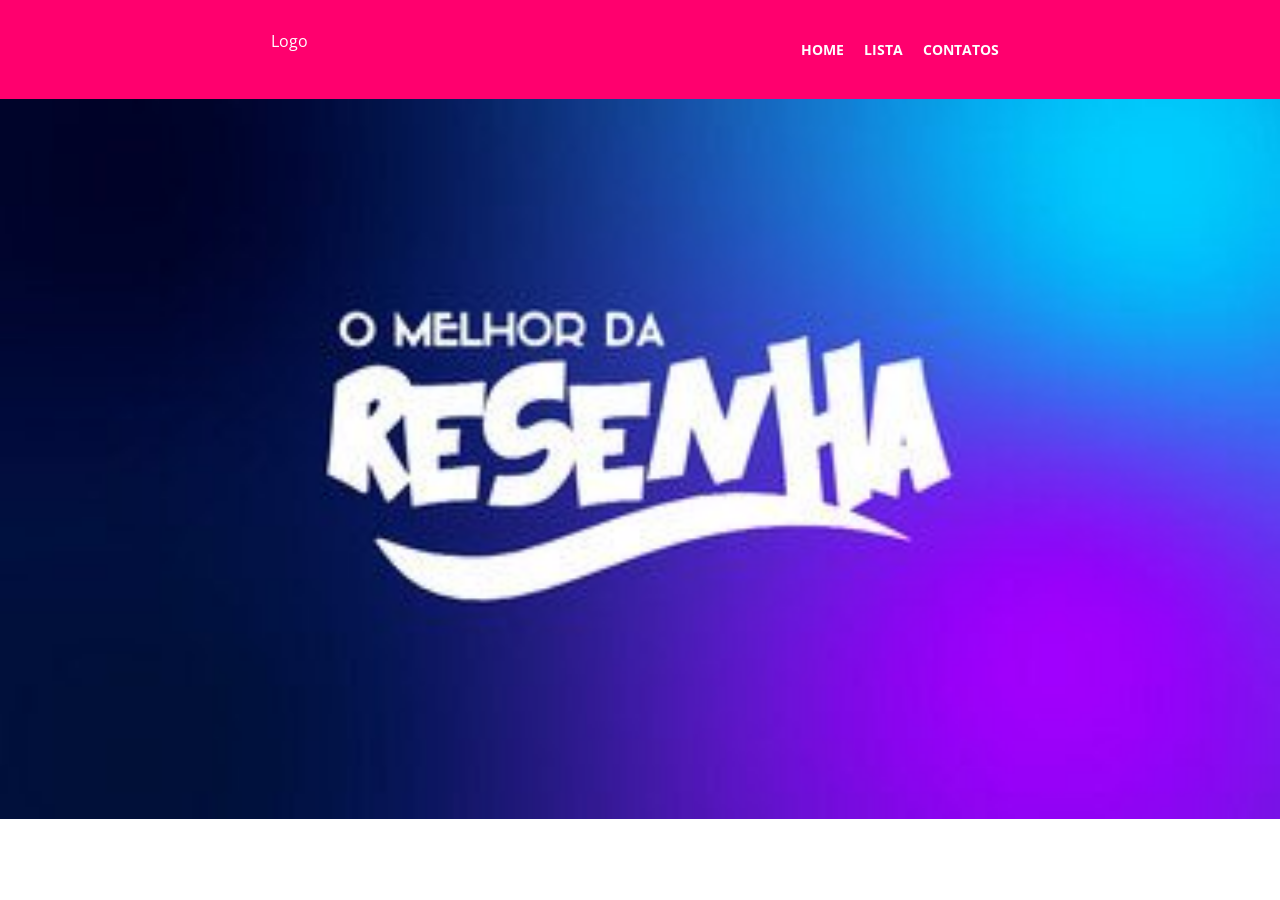
==== index.html @ 4fe8548e "Add files via upload" ====
<!DOCTYPE html>
<html lang="pt-br">
<head>
    <meta charset="UTF-8">
    <meta http-equiv="X-UA-Compatible" content="IE=edge">
    <meta name="viewport" content="width=device-width, initial-scale=1.0">
    <title>Resenha Blog</title>
    <link rel="stylesheet" href="style.css">
</head>
<body>
   <header>
       <div> 
           <p>Logo</p>
       </div>
       <div>
           <ul class="menu"> 
               <a  href="#"><li>Home</li></a>
               <a  href="#"><li>Lista</li></a>
               <a  href="#"><li>Contatos</li></a>
           </ul>

       </div>
   </header>  
   <main>
       <img class="img-capa" src="img/capa.jpg" alt="Capa blog da resenha">
   </main>
    <footer></footer>
    
</body>
</html>
---- style.css ----
@import url('https://fonts.googleapis.com/css2?family=Open+Sans:ital,wght@0,300..800;1,300..800&family=Oswald:wght@200..700&display=swap');

*{
    margin: 0;
    padding: 0;
}

:root{
    --branco: #ffffffff;
    --laranja-fogo: #fb5607ff;
    --rosa-neon: #ff006eff;
    --azul-violeta: #8338ecff;
    --titulo: "Oswald", sans-serif;
    --texto: "Open Sans", sans-serif;
}

body{
    background: var(--amarelo-forte);
    font-family: var(--texto);
}
header{
    background-color: var(--rosa-neon);
    display: flex;
    justify-content: space-around;
    color: var(--branco);
    padding: 30px;
}
.menu{
    display: flex;
    list-style: none;
    gap: 20px;
    margin: 10px;
    color: var(--branco);
    text-transform: uppercase;
    font-size: 14px;
}
.menu a{
    text-decoration: none;
    color: var(--branco);
    font-weight: bold;
}
.menu a:hover{
    color: var(--laranja-fogo);
    transition: 0,5s;
}

.img-capa{
    width: 100%;
    height: 10%;

}
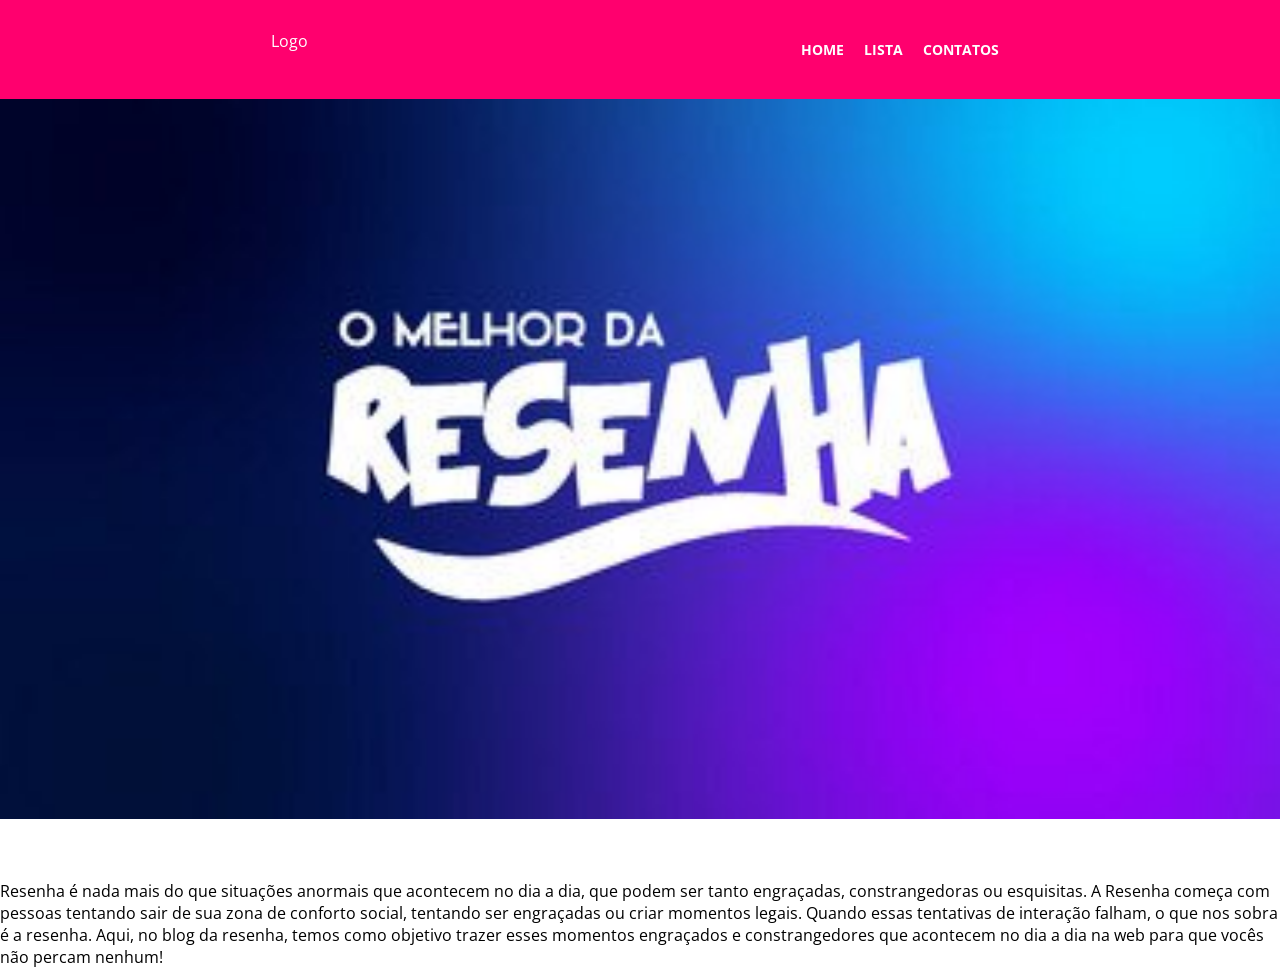
==== commit 4961575d: "Add files via upload" ====
--- a/index.html
+++ b/index.html
@@ -23,6 +23,13 @@
    </header>  
    <main>
        <img class="img-capa" src="img/capa.jpg" alt="Capa blog da resenha">
+       <div clas="conteudo">
+        <h3 class="conteudo-titulo">O que é a resenha?</h3>
+        <p class="conteudo-texto">Resenha é nada mais do que situações anormais que acontecem no dia a dia, que podem ser tanto engraçadas, constrangedoras ou esquisitas. A Resenha começa com pessoas tentando sair de sua zona de conforto social, tentando ser engraçadas ou criar momentos legais. Quando essas tentativas de interação falham, o que nos sobra é a resenha.
+
+            Aqui, no blog da resenha, temos como objetivo trazer esses momentos engraçados e constrangedores que acontecem no dia a dia na web para que vocês não percam nenhum!
+            </p>
+       </div>
    </main>
     <footer></footer>
     
--- a/style.css
+++ b/style.css
@@ -46,6 +46,26 @@
 
 .img-capa{
     width: 100%;
-    height: 10%;
+    height: 5%;
 
-}+}
+
+.conteudo{
+    margin: 30px;
+    border: 2px solid var(--laranja-fogo);
+    padding: 30px;
+    text-align: center;
+}
+
+.conteudo-titulo{
+    font-family: var(--titulo);
+    font-size: 24px;
+    padding-bottom: 20px;
+    color: var(--branco);
+
+}
+
+.conteudo{
+    font-family: var(--texto);
+    font-size: 14px;
+}
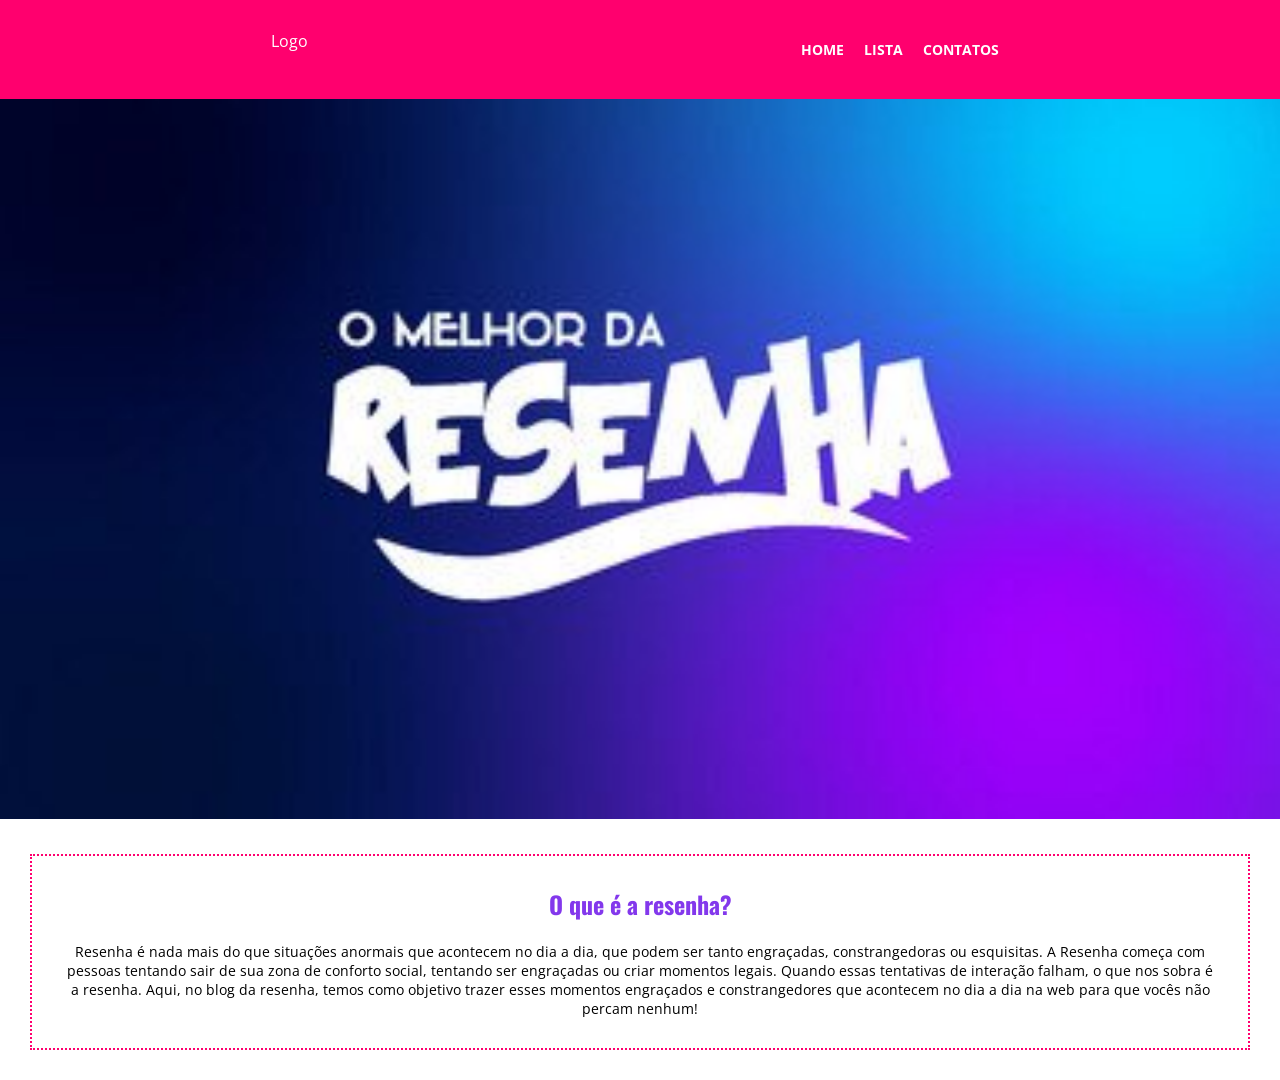
==== commit 68e92f9b: "Add files via upload" ====
--- a/index.html
+++ b/index.html
@@ -1,5 +1,6 @@
 <!DOCTYPE html>
 <html lang="pt-br">
+
 <head>
     <meta charset="UTF-8">
     <meta http-equiv="X-UA-Compatible" content="IE=edge">
@@ -7,32 +8,43 @@
     <title>Resenha Blog</title>
     <link rel="stylesheet" href="style.css">
 </head>
+
 <body>
-   <header>
-       <div> 
-           <p>Logo</p>
-       </div>
-       <div>
-           <ul class="menu"> 
-               <a  href="#"><li>Home</li></a>
-               <a  href="#"><li>Lista</li></a>
-               <a  href="#"><li>Contatos</li></a>
-           </ul>
+    <header>
+        <div>
+            <p>Logo</p>
+        </div>
+        <div>
+            <ul class="menu">
+                <a href="#">
+                    <li>Home</li>
+                </a>
+                <a href="#">
+                    <li>Lista</li>
+                </a>
+                <a href="#">
+                    <li>Contatos</li>
+                </a>
+            </ul>
 
-       </div>
-   </header>  
-   <main>
-       <img class="img-capa" src="img/capa.jpg" alt="Capa blog da resenha">
-       <div clas="conteudo">
-        <h3 class="conteudo-titulo">O que é a resenha?</h3>
-        <p class="conteudo-texto">Resenha é nada mais do que situações anormais que acontecem no dia a dia, que podem ser tanto engraçadas, constrangedoras ou esquisitas. A Resenha começa com pessoas tentando sair de sua zona de conforto social, tentando ser engraçadas ou criar momentos legais. Quando essas tentativas de interação falham, o que nos sobra é a resenha.
+        </div>
+    </header>
+    <main>
+        <img class="img-capa" src="img/capa.jpg" alt="Capa blog da resenha">
+        <div class="conteudo">
+            <h3 class="conteudo-titulo">O que é a resenha?</h3>
+            <p class="conteudo-texto">Resenha é nada mais do que situações anormais que acontecem no dia a dia, que
+                podem ser tanto engraçadas, constrangedoras ou esquisitas. A Resenha começa com pessoas tentando sair de
+                sua zona de conforto social, tentando ser engraçadas ou criar momentos legais. Quando essas tentativas
+                de interação falham, o que nos sobra é a resenha.
 
-            Aqui, no blog da resenha, temos como objetivo trazer esses momentos engraçados e constrangedores que acontecem no dia a dia na web para que vocês não percam nenhum!
+                Aqui, no blog da resenha, temos como objetivo trazer esses momentos engraçados e constrangedores que
+                acontecem no dia a dia na web para que vocês não percam nenhum!
             </p>
-       </div>
-   </main>
+        </div>
+    </main>
     <footer></footer>
-    
+
 </body>
-</html>
 
+</html>
--- a/style.css
+++ b/style.css
@@ -1,11 +1,11 @@
 @import url('https://fonts.googleapis.com/css2?family=Open+Sans:ital,wght@0,300..800;1,300..800&family=Oswald:wght@200..700&display=swap');
 
-*{
+* {
     margin: 0;
     padding: 0;
 }
 
-:root{
+:root {
     --branco: #ffffffff;
     --laranja-fogo: #fb5607ff;
     --rosa-neon: #ff006eff;
@@ -14,18 +14,20 @@
     --texto: "Open Sans", sans-serif;
 }
 
-body{
+body {
     background: var(--amarelo-forte);
     font-family: var(--texto);
 }
-header{
+
+header {
     background-color: var(--rosa-neon);
     display: flex;
     justify-content: space-around;
     color: var(--branco);
     padding: 30px;
 }
-.menu{
+
+.menu {
     display: flex;
     list-style: none;
     gap: 20px;
@@ -34,38 +36,39 @@
     text-transform: uppercase;
     font-size: 14px;
 }
-.menu a{
+
+.menu a {
     text-decoration: none;
     color: var(--branco);
     font-weight: bold;
 }
-.menu a:hover{
+
+.menu a:hover {
     color: var(--laranja-fogo);
-    transition: 0,5s;
+    transition: 0, 5s;
 }
 
-.img-capa{
+.img-capa {
     width: 100%;
     height: 5%;
-
 }
 
-.conteudo{
+.conteudo {
     margin: 30px;
-    border: 2px solid var(--laranja-fogo);
+    border: 2px dotted var(--rosa-neon);
     padding: 30px;
     text-align: center;
 }
 
-.conteudo-titulo{
+.conteudo-titulo {
     font-family: var(--titulo);
     font-size: 24px;
     padding-bottom: 20px;
-    color: var(--branco);
+    color: var(--azul-violeta);
 
 }
 
-.conteudo{
+.conteudo-texto {
     font-family: var(--texto);
     font-size: 14px;
-}
+}
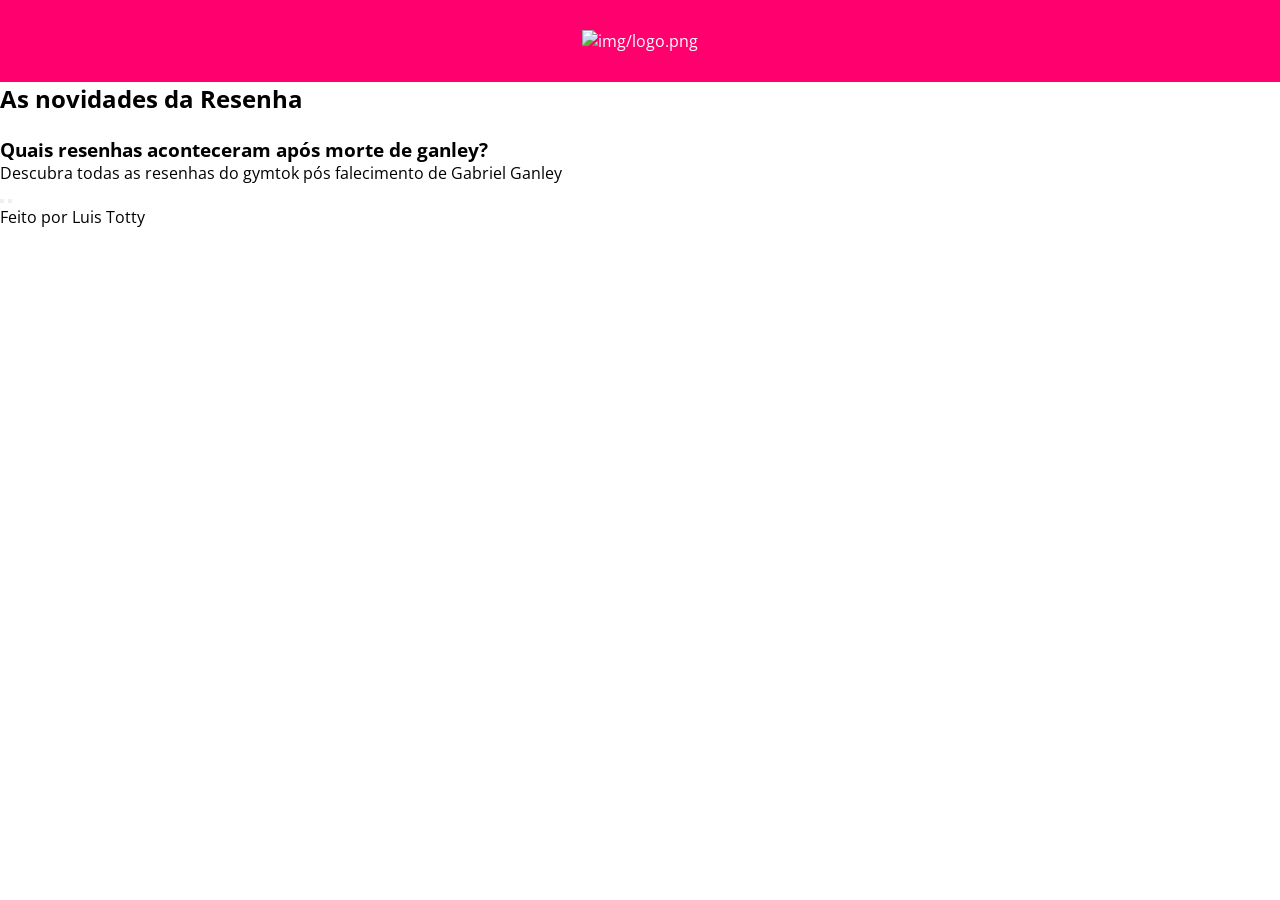
==== commit d1d2877d: "Add files via upload" ====
--- a/index.html
+++ b/index.html
@@ -1,50 +1,39 @@
 <!DOCTYPE html>
 <html lang="pt-br">
-
 <head>
     <meta charset="UTF-8">
     <meta http-equiv="X-UA-Compatible" content="IE=edge">
     <meta name="viewport" content="width=device-width, initial-scale=1.0">
-    <title>Resenha Blog</title>
-    <link rel="stylesheet" href="style.css">
+    <title>Blog da Resenha</title>
 </head>
+<link rel="stylesheet" href="style.css">
 
 <body>
     <header>
         <div>
-            <p>Logo</p>
-        </div>
-        <div>
-            <ul class="menu">
-                <a href="#">
-                    <li>Home</li>
-                </a>
-                <a href="#">
-                    <li>Lista</li>
-                </a>
-                <a href="#">
-                    <li>Contatos</li>
-                </a>
-            </ul>
+            <img src="logo" alt="img/logo.png">
 
         </div>
     </header>
     <main>
-        <img class="img-capa" src="img/capa.jpg" alt="Capa blog da resenha">
-        <div class="conteudo">
-            <h3 class="conteudo-titulo">O que é a resenha?</h3>
-            <p class="conteudo-texto">Resenha é nada mais do que situações anormais que acontecem no dia a dia, que
-                podem ser tanto engraçadas, constrangedoras ou esquisitas. A Resenha começa com pessoas tentando sair de
-                sua zona de conforto social, tentando ser engraçadas ou criar momentos legais. Quando essas tentativas
-                de interação falham, o que nos sobra é a resenha.
+        <h2>As novidades da Resenha</h2>
+        <div class="noticias">
+            <div class="card">
+                <img src="" alt="">
+                <h3>Quais resenhas aconteceram após morte de ganley?</h3>
+                <p>Descubra todas as resenhas do gymtok pós falecimento de Gabriel Ganley</p>
+                <div clas="botoes">
+                    <button></button>
+                    <button></button>
+                </div>
 
-                Aqui, no blog da resenha, temos como objetivo trazer esses momentos engraçados e constrangedores que
-                acontecem no dia a dia na web para que vocês não percam nenhum!
-            </p>
+            </div>
         </div>
     </main>
-    <footer></footer>
 
+    <footer>
+        <p>Feito por Luis Totty</p>
+    </footer>
+    
 </body>
-
 </html>
--- a/style.css
+++ b/style.css
@@ -23,6 +23,7 @@
     background-color: var(--rosa-neon);
     display: flex;
     justify-content: space-around;
+    align-items: center;
     color: var(--branco);
     padding: 30px;
 }
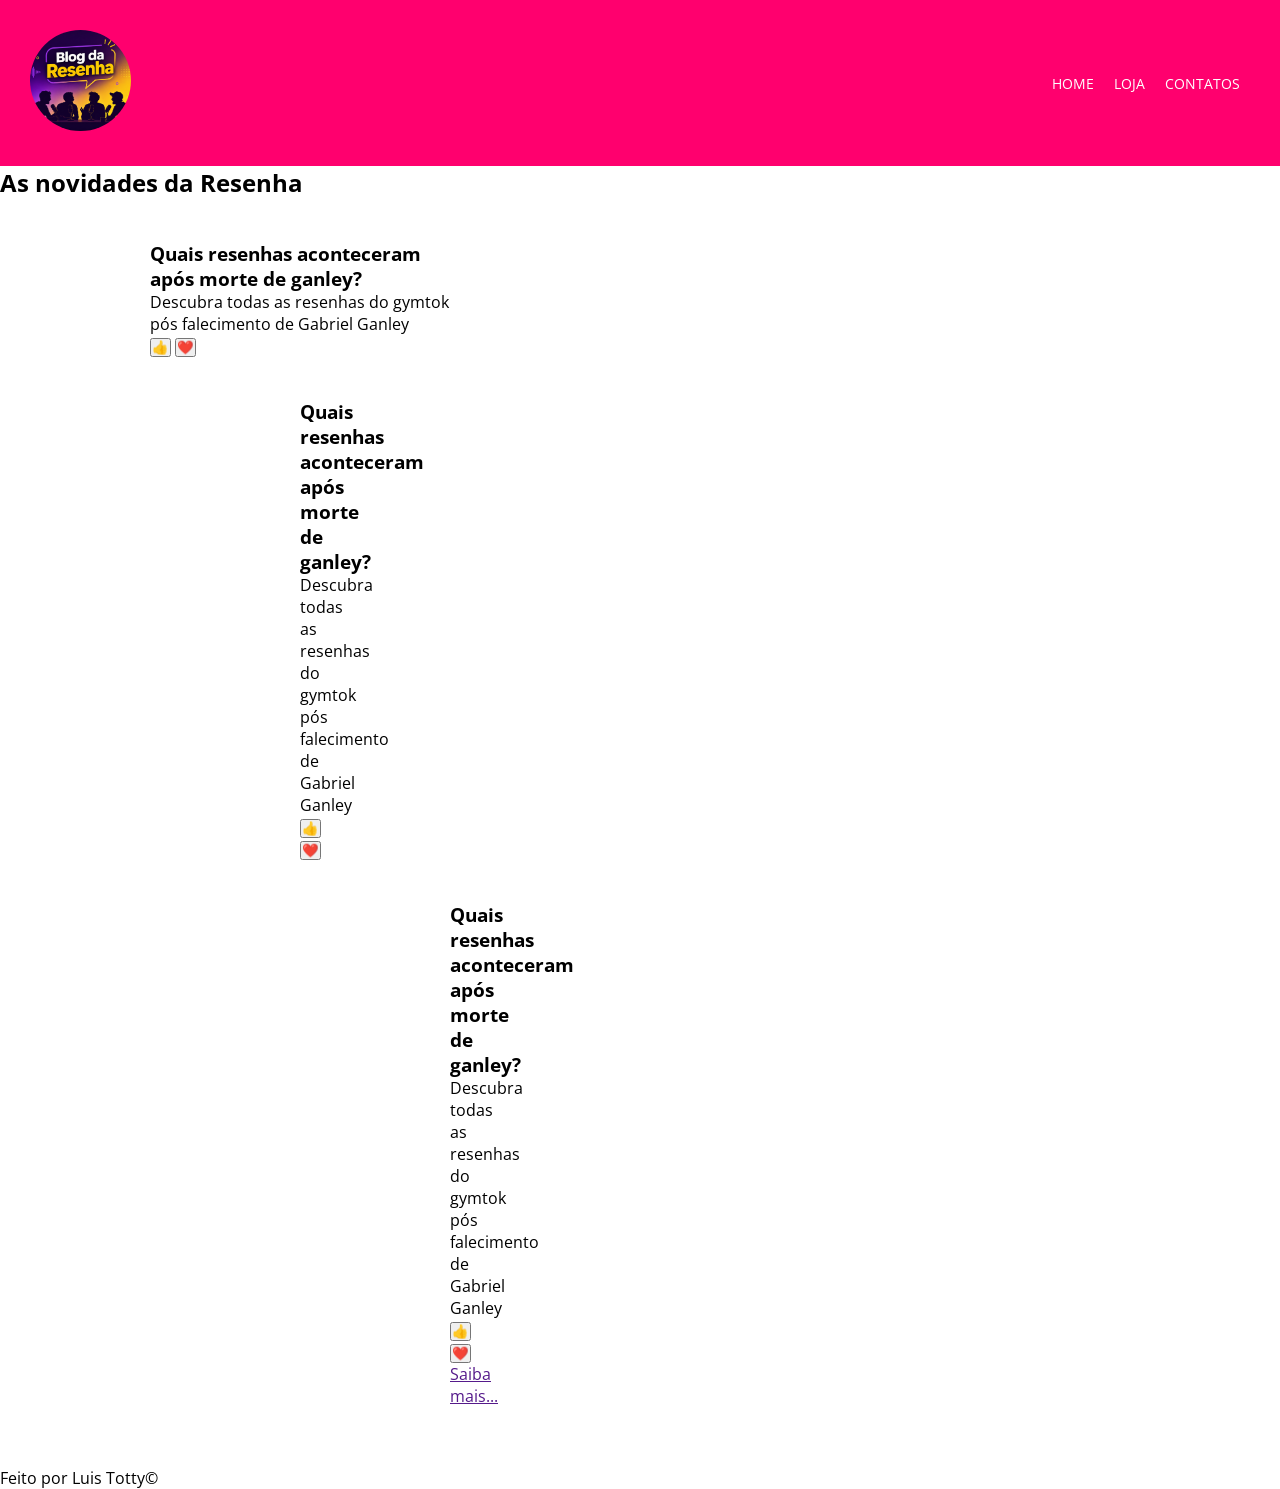
==== commit 3fcbedfb: "Add files via upload" ====
--- a/index.html
+++ b/index.html
@@ -5,14 +5,20 @@
     <meta http-equiv="X-UA-Compatible" content="IE=edge">
     <meta name="viewport" content="width=device-width, initial-scale=1.0">
     <title>Blog da Resenha</title>
+    <link rel="stylesheet" href="/style.css">
 </head>
-<link rel="stylesheet" href="style.css">
 
 <body>
     <header>
         <div>
-            <img src="logo" alt="img/logo.png">
-
+            <img class="logo" src="img/logo.png" alt="Resenha">
+        </div>
+          <div>
+            <ul class="menu">
+                <li>Home</li>
+                <li>Loja</li>
+                <li>Contatos</li>
+            </ul>
         </div>
     </header>
     <main>
@@ -23,16 +29,39 @@
                 <h3>Quais resenhas aconteceram após morte de ganley?</h3>
                 <p>Descubra todas as resenhas do gymtok pós falecimento de Gabriel Ganley</p>
                 <div clas="botoes">
-                    <button></button>
-                    <button></button>
+                    <button>👍</button>
+                    <button>❤️</button>
                 </div>
+
+
+            <div class="noticias">
+                <div class="card">
+                    <img src="" alt="">
+                    <h3>Quais resenhas aconteceram após morte de ganley?</h3>
+                    <p>Descubra todas as resenhas do gymtok pós falecimento de Gabriel Ganley</p>
+                    <div clas="botoes">
+                        <button>👍</button>
+                        <button>❤️</button>
+                    </div> 
+                        
+                        
+                <div class="noticias">
+                    <div class="card">
+                        <img src="" alt="">
+                        <h3>Quais resenhas aconteceram após morte de ganley?</h3>
+                        <p>Descubra todas as resenhas do gymtok pós falecimento de Gabriel Ganley</p>
+                            <div clas="botoes">
+                                <button>👍</button>
+                                <button>❤️</button>
+                            </div>            
+                <a href="">Saiba mais...</a>
 
             </div>
         </div>
     </main>
 
     <footer>
-        <p>Feito por Luis Totty</p>
+        <p>Feito por Luis Totty©</p>
     </footer>
     
 </body>
--- a/style.css
+++ b/style.css
@@ -28,6 +28,11 @@
     padding: 30px;
 }
 
+.logo {
+    width: 10%;
+    border-radius: 100%;
+}
+
 .menu {
     display: flex;
     list-style: none;
@@ -37,12 +42,19 @@
     text-transform: uppercase;
     font-size: 14px;
 }
-
+.noticias{
+    margin: 20px 150px;
+    display: grid;
+    grid-template-columns: repeat(3, minmax(0, 1fr));
+    gap: 20px;
+}
 .menu a {
     text-decoration: none;
     color: var(--branco);
     font-weight: bold;
 }
+
+/*noticias*/
 
 .menu a:hover {
     color: var(--laranja-fogo);
@@ -72,4 +84,5 @@
 .conteudo-texto {
     font-family: var(--texto);
     font-size: 14px;
-}+}
+
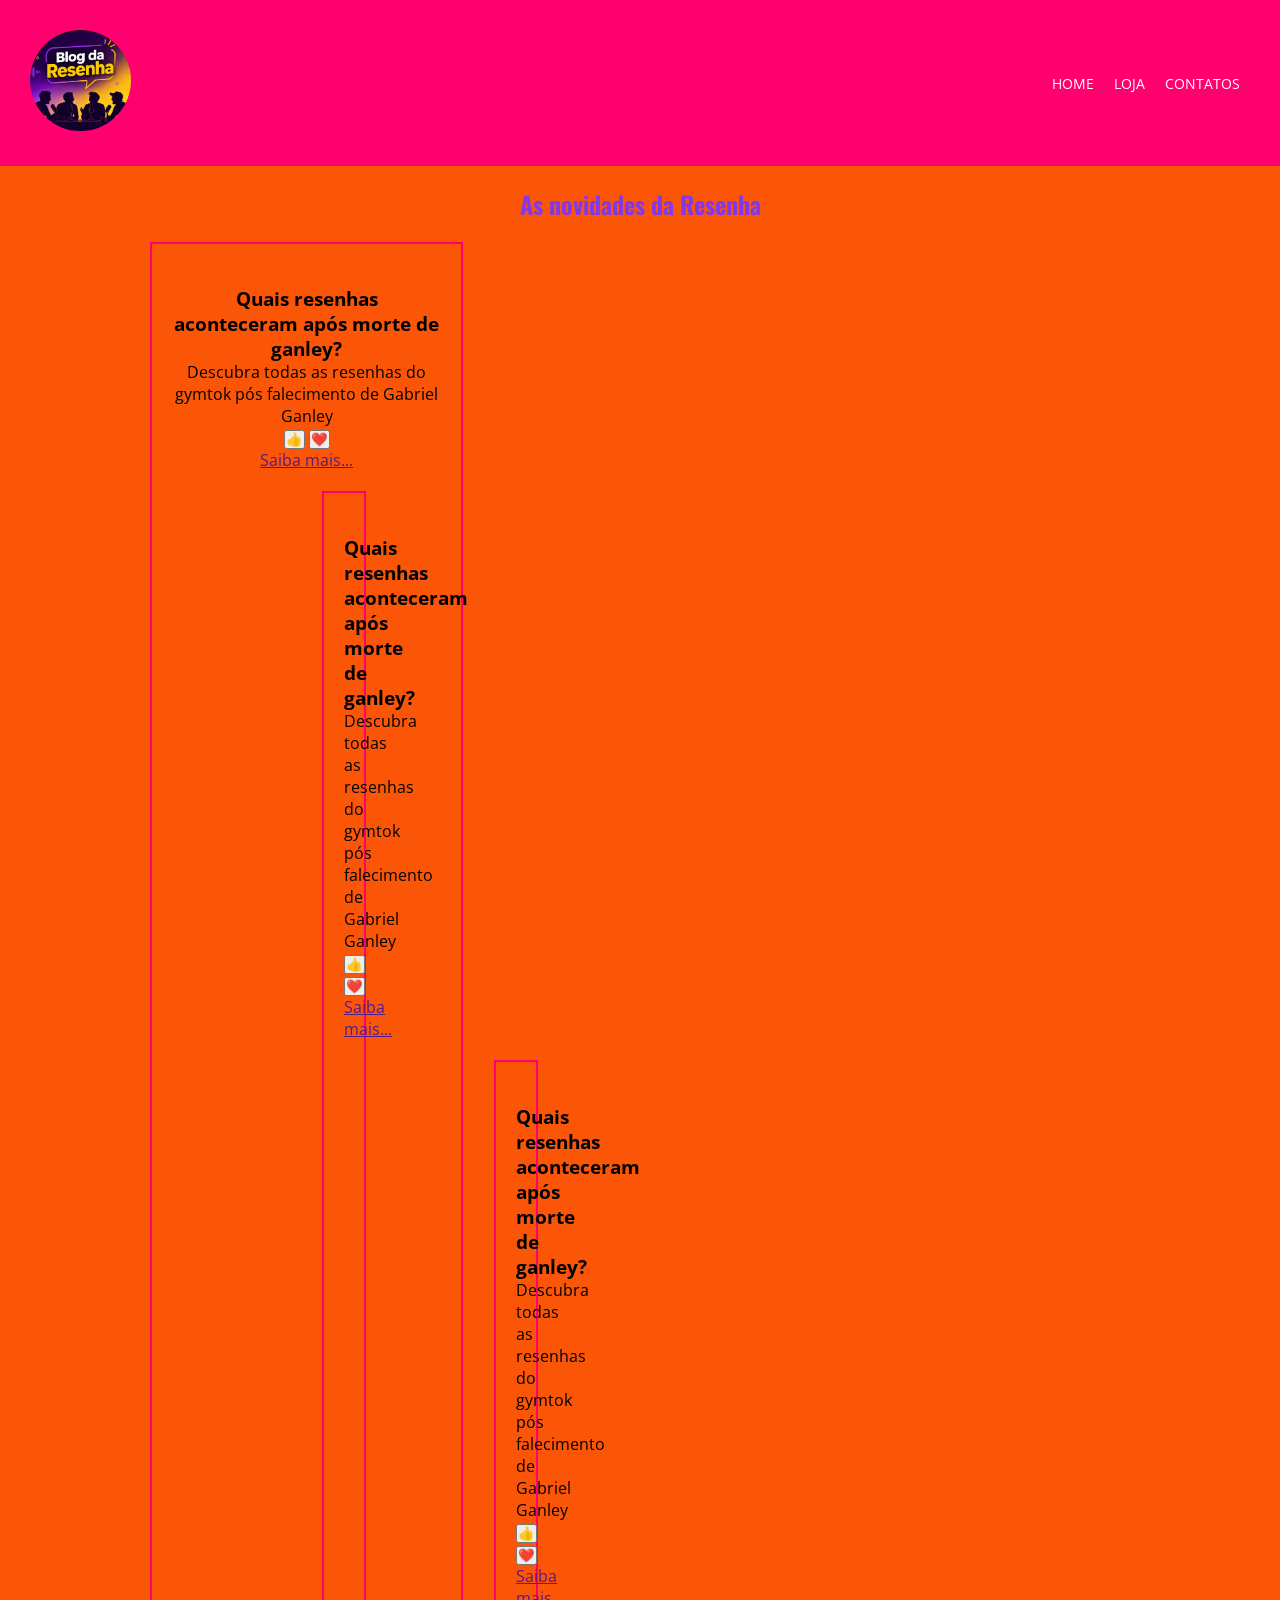
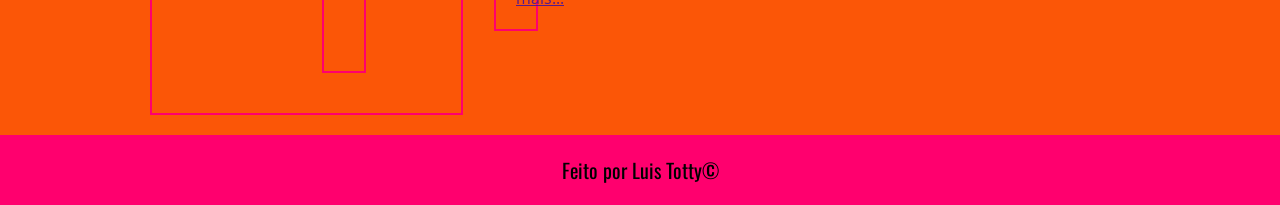
==== commit de55006c: "Add files via upload" ====
--- a/index.html
+++ b/index.html
@@ -22,7 +22,7 @@
         </div>
     </header>
     <main>
-        <h2>As novidades da Resenha</h2>
+        <h2 class="titulo-noticias">As novidades da Resenha</h2>
         <div class="noticias">
             <div class="card">
                 <img src="" alt="">
@@ -32,7 +32,7 @@
                     <button>👍</button>
                     <button>❤️</button>
                 </div>
-
+                <a href="">Saiba mais...</a>
 
             <div class="noticias">
                 <div class="card">
@@ -43,7 +43,7 @@
                         <button>👍</button>
                         <button>❤️</button>
                     </div> 
-                        
+                    <a href="">Saiba mais...</a>    
                         
                 <div class="noticias">
                     <div class="card">
@@ -54,7 +54,7 @@
                                 <button>👍</button>
                                 <button>❤️</button>
                             </div>            
-                <a href="">Saiba mais...</a>
+                            <a href="">Saiba mais...</a>
 
             </div>
         </div>
--- a/style.css
+++ b/style.css
@@ -15,7 +15,7 @@
 }
 
 body {
-    background: var(--amarelo-forte);
+    background: var(--laranja-fogo);
     font-family: var(--texto);
 }
 
@@ -42,24 +42,43 @@
     text-transform: uppercase;
     font-size: 14px;
 }
+
+.titulo-noticias{
+    font-family: var(--titulo);
+    font-size: 24px;
+    color: var(--azul-violeta);
+    text-align: center;
+    margin-top: 20px;
+
+}
 .noticias{
     margin: 20px 150px;
     display: grid;
     grid-template-columns: repeat(3, minmax(0, 1fr));
     gap: 20px;
 }
-.menu a {
-    text-decoration: none;
+.card{
+    border: 2px solid var(--rosa-neon) ;
+    padding: 20px;
+    text-align: center;
+}
+.card:hover{
+    background-color: var(--branco);
     color: var(--branco);
-    font-weight: bold;
+    border-color: var(--branco);
+    transition: background-color 0.5s, color 0.5, border-color 0.5s;
+    box-shadow: 0px 4px 8px var(--azul-violeta);
+}
+footer{
+    background-color: var(--rosa-neon);
+    color: var(--prata);
+    font-family: var(--titulo);
+    font-size: 20px;
+    padding: 20px;
+    text-align: center;
 }
 
 /*noticias*/
-
-.menu a:hover {
-    color: var(--laranja-fogo);
-    transition: 0, 5s;
-}
 
 .img-capa {
     width: 100%;
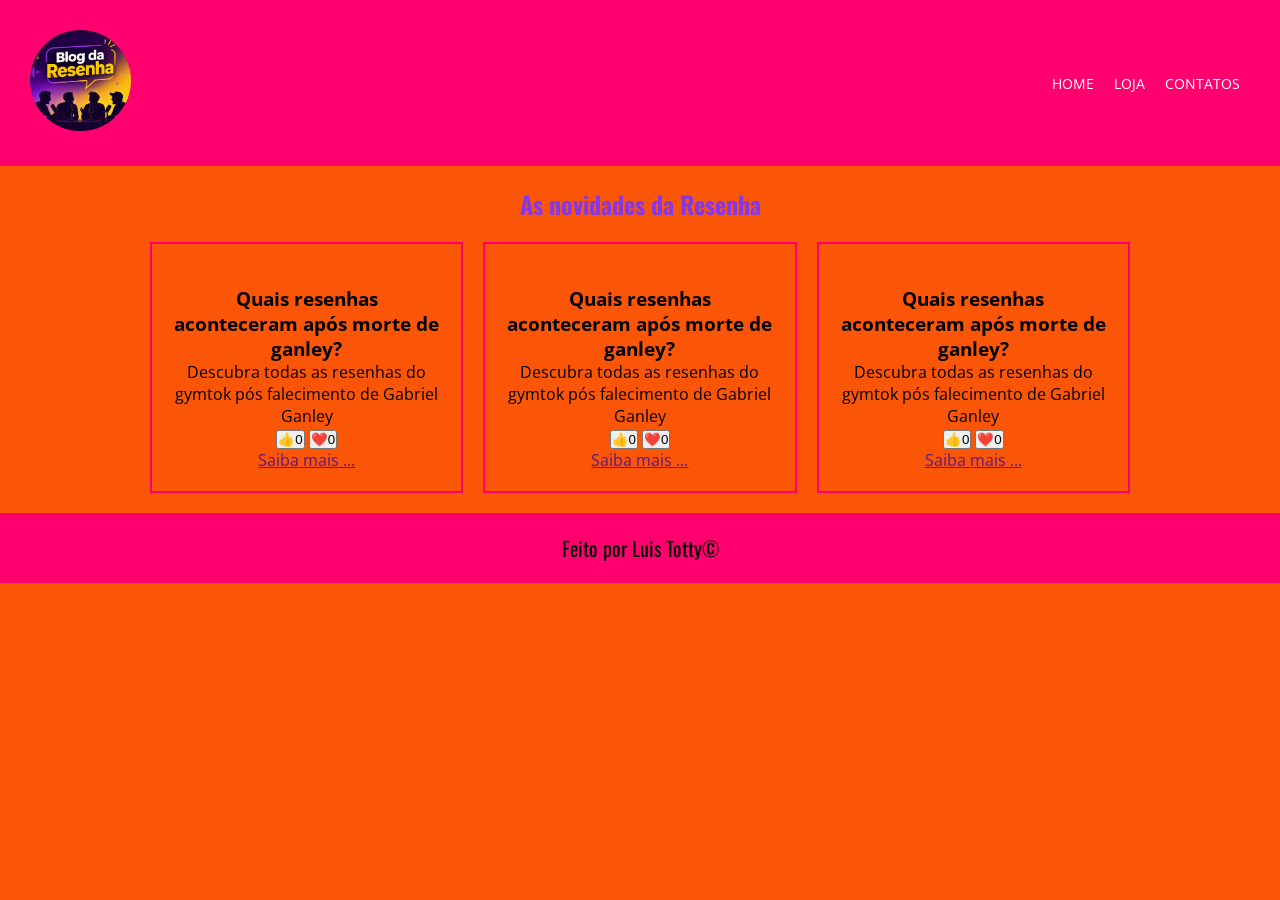
==== commit 3d3e3c24: "Add files via upload" ====
--- a/index.html
+++ b/index.html
@@ -1,11 +1,11 @@
 <!DOCTYPE html>
 <html lang="pt-br">
+
 <head>
     <meta charset="UTF-8">
-    <meta http-equiv="X-UA-Compatible" content="IE=edge">
     <meta name="viewport" content="width=device-width, initial-scale=1.0">
-    <title>Blog da Resenha</title>
-    <link rel="stylesheet" href="/style.css">
+    <title>Blog da resenha</title>
+    <link rel="stylesheet" href="style.css">
 </head>
 
 <body>
@@ -13,7 +13,7 @@
         <div>
             <img class="logo" src="img/logo.png" alt="Resenha">
         </div>
-          <div>
+        <div>
             <ul class="menu">
                 <li>Home</li>
                 <li>Loja</li>
@@ -27,42 +27,53 @@
             <div class="card">
                 <img src="" alt="">
                 <h3>Quais resenhas aconteceram após morte de ganley?</h3>
-                <p>Descubra todas as resenhas do gymtok pós falecimento de Gabriel Ganley</p>
-                <div clas="botoes">
-                    <button>👍</button>
-                    <button>❤️</button>
+                <p>Descubra todas as resenhas do gymtok pós falecimento de Gabriel Ganley
+                </p>
+                <div class="botoes">
+                    <button class="botao-curtida">👍<span>0</span></button>
+                    <button class="botao-amei">❤️<span>0</span></button>
                 </div>
-                <a href="">Saiba mais...</a>
-
-            <div class="noticias">
-                <div class="card">
-                    <img src="" alt="">
-                    <h3>Quais resenhas aconteceram após morte de ganley?</h3>
-                    <p>Descubra todas as resenhas do gymtok pós falecimento de Gabriel Ganley</p>
-                    <div clas="botoes">
-                        <button>👍</button>
-                        <button>❤️</button>
-                    </div> 
-                    <a href="">Saiba mais...</a>    
-                        
-                <div class="noticias">
-                    <div class="card">
-                        <img src="" alt="">
-                        <h3>Quais resenhas aconteceram após morte de ganley?</h3>
-                        <p>Descubra todas as resenhas do gymtok pós falecimento de Gabriel Ganley</p>
-                            <div clas="botoes">
-                                <button>👍</button>
-                                <button>❤️</button>
-                            </div>            
-                            <a href="">Saiba mais...</a>
-
+                <a href=""> Saiba mais ... </a>
             </div>
-        </div>
+            <div class="card">
+                <img src="" alt="">
+                <h3>Quais resenhas aconteceram após morte de ganley?</h3>
+                <p> Descubra todas as resenhas do gymtok pós falecimento de Gabriel Ganley
+                </p>
+                <div class="botoes">
+                    <button class="botao-curtida">👍<span>0</span></button>
+                    <button class="botao-amei">❤️<span>0</span></button>
+                </div>
+                <a href=""> Saiba mais ... </a>
+            </div>
+            <div class="card">
+                <img src="" alt="">
+                <h3>Quais resenhas aconteceram após morte de ganley?</h3>
+                <p> Descubra todas as resenhas do gymtok pós falecimento de Gabriel Ganley
+                </p>
+                <div class="botoes">
+                    <button class="botao-curtida">👍<span>0</span></button>
+                    <button class="botao-amei">❤️<span>0</span></button>
+                </div>
+                <a href=""> Saiba mais ... </a>
+            </div>
+        </div>    
     </main>
 
     <footer>
         <p>Feito por Luis Totty©</p>
     </footer>
-    
 </body>
+<script>
+    const botoes = document.querySelectorAll('.botao-curtida');
+    botoes.forEach(botao => {
+    botao.addEventListener('click', botaoClicado);
+    });
+
+    function botaoClicado(){
+        console.log('Botao clicado')
+        let texto = event.currentTarget.querySelector('span');
+        texto.textContent++
+    }
+</script>
 </html>
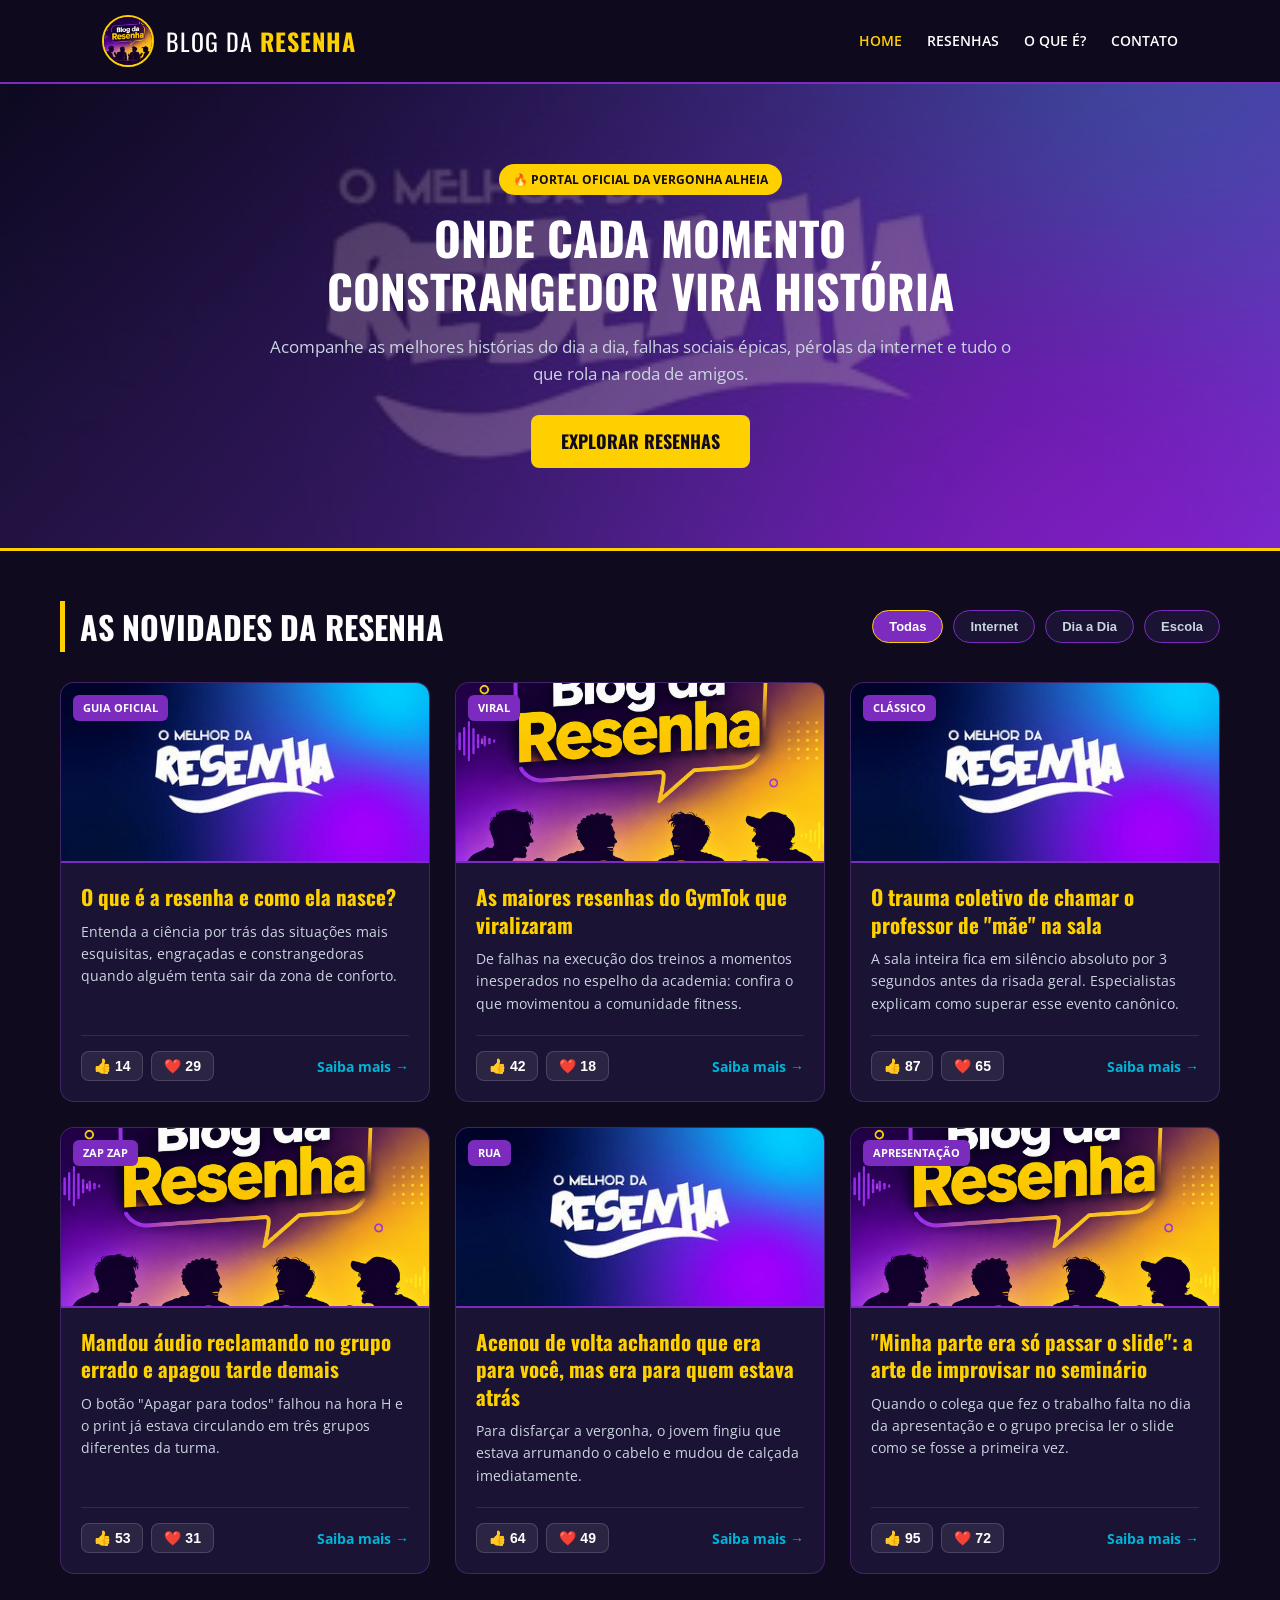
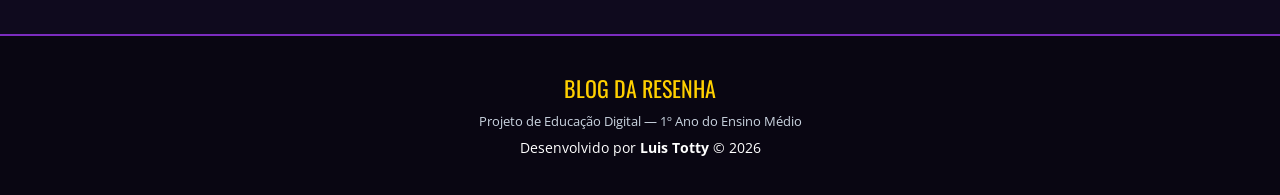
==== commit 2451157c: "Add files via upload" ====
--- a/index.html
+++ b/index.html
@@ -4,76 +4,318 @@
 <head>
     <meta charset="UTF-8">
     <meta name="viewport" content="width=device-width, initial-scale=1.0">
-    <title>Blog da resenha</title>
+    <title>Blog da Resenha | O Melhor do Caos Cotidiano</title>
     <link rel="stylesheet" href="style.css">
 </head>
 
 <body>
     <header>
-        <div>
-            <img class="logo" src="img/logo.png" alt="Resenha">
-        </div>
-        <div>
+        <div class="brand">
+            <img class="logo" src="img/logo.png" alt="Logo Blog da Resenha">
+            <span class="nome-site">Blog da <strong>Resenha</strong></span>
+        </div>
+        <nav>
             <ul class="menu">
-                <li>Home</li>
-                <li>Loja</li>
-                <li>Contatos</li>
+                <li><a href="index.html" class="ativo">Home</a></li>
+                <li><a href="#noticias">Resenhas</a></li>
+                <li><a href="noticia01.html">O que é?</a></li>
+                <li><a href="#rodape">Contato</a></li>
             </ul>
-        </div>
+        </nav>
     </header>
-    <main>
-        <h2 class="titulo-noticias">As novidades da Resenha</h2>
+
+    <section class="hero">
+        <div class="hero-conteudo">
+            <span class="tag-destaque">🔥 Portal Oficial da Vergonha Alheia</span>
+            <h1>Onde cada momento constrangedor vira história</h1>
+            <p>Acompanhe as melhores histórias do dia a dia, falhas sociais épicas, pérolas da internet e tudo o que rola na roda de amigos.</p>
+            <a href="#noticias" class="btn-principal">Explorar Resenhas</a>
+        </div>
+    </section>
+
+    <main id="noticias">
+        <div class="cabecalho-secao">
+            <h2 class="titulo-noticias">As Novidades da Resenha</h2>
+            <div class="filtros">
+                <button class="filtro-btn ativo" data-categoria="todas">Todas</button>
+                <button class="filtro-btn" data-categoria="internet">Internet</button>
+                <button class="filtro-btn" data-categoria="cotidiano">Dia a Dia</button>
+                <button class="filtro-btn" data-categoria="escola">Escola</button>
+            </div>
+        </div>
+
         <div class="noticias">
-            <div class="card">
-                <img src="" alt="">
-                <h3>Quais resenhas aconteceram após morte de ganley?</h3>
-                <p>Descubra todas as resenhas do gymtok pós falecimento de Gabriel Ganley
-                </p>
-                <div class="botoes">
-                    <button class="botao-curtida">👍<span>0</span></button>
-                    <button class="botao-amei">❤️<span>0</span></button>
-                </div>
-                <a href=""> Saiba mais ... </a>
+            <!-- Card 1 -->
+            <article class="card" data-categoria="cotidiano">
+                <div class="card-badge">Guia Oficial</div>
+                <img class="card-img" src="img/capa.jpg" alt="O que é a resenha">
+                <div class="card-corpo">
+                    <h3>O que é a resenha e como ela nasce?</h3>
+                    <p>Entenda a ciência por trás das situações mais esquisitas, engraçadas e constrangedoras quando alguém tenta sair da zona de conforto.</p>
+                    <div class="card-rodape">
+                        <div class="botoes">
+                            <button class="botao-reacao botao-curtida" title="Curtir">👍 <span>14</span></button>
+                            <button class="botao-reacao botao-amei" title="Amei">❤️ <span>29</span></button>
+                        </div>
+                        <button class="link-leia btn-saiba-mais" data-id="0">Saiba mais →</button>
+                    </div>
+                </div>
+            </article>
+
+            <!-- Card 2 -->
+            <article class="card" data-categoria="internet">
+                <div class="card-badge">Viral</div>
+                <img class="card-img" src="img/logo.png" alt="Resenhas no GymTok">
+                <div class="card-corpo">
+                    <h3>As maiores resenhas do GymTok que viralizaram</h3>
+                    <p>De falhas na execução dos treinos a momentos inesperados no espelho da academia: confira o que movimentou a comunidade fitness.</p>
+                    <div class="card-rodape">
+                        <div class="botoes">
+                            <button class="botao-reacao botao-curtida" title="Curtir">👍 <span>42</span></button>
+                            <button class="botao-reacao botao-amei" title="Amei">❤️ <span>18</span></button>
+                        </div>
+                        <button class="link-leia btn-saiba-mais" data-id="1">Saiba mais →</button>
+                    </div>
+                </div>
+            </article>
+
+            <!-- Card 3 -->
+            <article class="card" data-categoria="escola">
+                <div class="card-badge">Clássico</div>
+                <img class="card-img" src="img/capa.jpg" alt="Chamou a professora de mãe">
+                <div class="card-corpo">
+                    <h3>O trauma coletivo de chamar o professor de "mãe" na sala</h3>
+                    <p>A sala inteira fica em silêncio absoluto por 3 segundos antes da risada geral. Especialistas explicam como superar esse evento canônico.</p>
+                    <div class="card-rodape">
+                        <div class="botoes">
+                            <button class="botao-reacao botao-curtida" title="Curtir">👍 <span>87</span></button>
+                            <button class="botao-reacao botao-amei" title="Amei">❤️ <span>65</span></button>
+                        </div>
+                        <button class="link-leia btn-saiba-mais" data-id="2">Saiba mais →</button>
+                    </div>
+                </div>
+            </article>
+
+            <!-- Card 4 -->
+            <article class="card" data-categoria="internet">
+                <div class="card-badge">Zap Zap</div>
+                <img class="card-img" src="img/logo.png" alt="Áudio no grupo errado">
+                <div class="card-corpo">
+                    <h3>Mandou áudio reclamando no grupo errado e apagou tarde demais</h3>
+                    <p>O botão "Apagar para todos" falhou na hora H e o print já estava circulando em três grupos diferentes da turma.</p>
+                    <div class="card-rodape">
+                        <div class="botoes">
+                            <button class="botao-reacao botao-curtida" title="Curtir">👍 <span>53</span></button>
+                            <button class="botao-reacao botao-amei" title="Amei">❤️ <span>31</span></button>
+                        </div>
+                        <button class="link-leia btn-saiba-mais" data-id="3">Saiba mais →</button>
+                    </div>
+                </div>
+            </article>
+
+            <!-- Card 5 -->
+            <article class="card" data-categoria="cotidiano">
+                <div class="card-badge">Rua</div>
+                <img class="card-img" src="img/capa.jpg" alt="Acenar para desconhecido">
+                <div class="card-corpo">
+                    <h3>Acenou de volta achando que era para você, mas era para quem estava atrás</h3>
+                    <p>Para disfarçar a vergonha, o jovem fingiu que estava arrumando o cabelo e mudou de calçada imediatamente.</p>
+                    <div class="card-rodape">
+                        <div class="botoes">
+                            <button class="botao-reacao botao-curtida" title="Curtir">👍 <span>64</span></button>
+                            <button class="botao-reacao botao-amei" title="Amei">❤️ <span>49</span></button>
+                        </div>
+                        <button class="link-leia btn-saiba-mais" data-id="4">Saiba mais →</button>
+                    </div>
+                </div>
+            </article>
+
+            <!-- Card 6 -->
+            <article class="card" data-categoria="escola">
+                <div class="card-badge">Apresentação</div>
+                <img class="card-img" src="img/logo.png" alt="Trabalho em grupo">
+                <div class="card-corpo">
+                    <h3>"Minha parte era só passar o slide": a arte de improvisar no seminário</h3>
+                    <p>Quando o colega que fez o trabalho falta no dia da apresentação e o grupo precisa ler o slide como se fosse a primeira vez.</p>
+                    <div class="card-rodape">
+                        <div class="botoes">
+                            <button class="botao-reacao botao-curtida" title="Curtir">👍 <span>95</span></button>
+                            <button class="botao-reacao botao-amei" title="Amei">❤️ <span>72</span></button>
+                        </div>
+                        <button class="link-leia btn-saiba-mais" data-id="5">Saiba mais →</button>
+                    </div>
+                </div>
+            </article>
+        </div>
+    </main>
+
+    <!-- JANELA MODAL (NOTÍCIA DETALHADA) -->
+    <div id="modal-noticia" class="modal-overlay">
+        <div class="modal-caixa">
+            <button id="fechar-modal" class="modal-fechar" title="Fechar">×</button>
+            <img id="modal-img" src="" alt="Imagem da notícia">
+            <div class="modal-conteudo">
+                <span id="modal-tag" class="tag-destaque">Categoria</span>
+                <h2 id="modal-titulo">Título da Notícia</h2>
+                <div id="modal-texto"></div>
             </div>
-            <div class="card">
-                <img src="" alt="">
-                <h3>Quais resenhas aconteceram após morte de ganley?</h3>
-                <p> Descubra todas as resenhas do gymtok pós falecimento de Gabriel Ganley
-                </p>
-                <div class="botoes">
-                    <button class="botao-curtida">👍<span>0</span></button>
-                    <button class="botao-amei">❤️<span>0</span></button>
-                </div>
-                <a href=""> Saiba mais ... </a>
-            </div>
-            <div class="card">
-                <img src="" alt="">
-                <h3>Quais resenhas aconteceram após morte de ganley?</h3>
-                <p> Descubra todas as resenhas do gymtok pós falecimento de Gabriel Ganley
-                </p>
-                <div class="botoes">
-                    <button class="botao-curtida">👍<span>0</span></button>
-                    <button class="botao-amei">❤️<span>0</span></button>
-                </div>
-                <a href=""> Saiba mais ... </a>
-            </div>
-        </div>    
-    </main>
-
-    <footer>
-        <p>Feito por Luis Totty©</p>
+        </div>
+    </div>
+
+    <footer id="rodape">
+        <div class="footer-conteudo">
+            <p class="footer-titulo">Blog da Resenha</p>
+            <p class="footer-sub">Projeto de Educação Digital — 1º Ano do Ensino Médio</p>
+            <p class="footer-autor">Desenvolvido por <strong>Luis Totty</strong> © 2026</p>
+        </div>
     </footer>
+
+    <script>
+        // 1. BANCO DE DADOS DAS NOTÍCIAS DETALHADAS
+        const noticiasCompletas = [
+            {
+                tag: "Guia Oficial",
+                imagem: "img/capa.jpg",
+                titulo: "O que é a resenha e como ela nasce?",
+                texto: `
+                    <p>Resenha é nada mais do que aquelas situações totalmente fora do roteiro que acontecem no dia a dia — podendo ser engraçadas, constrangedoras ou simplesmente esquisitas.</p>
+                    <p>Tudo começa quando alguém tenta sair da sua zona de conforto social: mandar uma piada na hora errada, tentar fazer graça na frente da turma ou puxar um assunto aleatório. Quando a tentativa falha, o resultado vira história para o grupo inteiro rir por semanas.</p>
+                    <p>Aqui no <strong>Blog da Resenha</strong>, registramos esses momentos épicos para provar que ninguém está sozinho na arte de passar vergonha!</p>
+                `
+            },
+            {
+                tag: "Viral • Internet",
+                imagem: "img/logo.png",
+                titulo: "As maiores resenhas do GymTok que viralizaram",
+                texto: `
+                    <p>O universo fitness nas redes sociais virou uma fábrica oficial de resenhas. Entre vídeos motivacionais e treinos pesados, o que realmente prende a atenção da galera são os imprevistos.</p>
+                    <p>Desde pessoas tentando levantar mais peso do que aguentam na frente do espelho até alguém derrubando a garrafinha de água bem na hora em que a academia inteira está em silêncio, o GymTok mostra que o treino de abdômen muitas vezes acontece de tanto rir.</p>
+                    <p>A regra da internet é clara: gravou o treino, correu o risco de virar meme nacional.</p>
+                `
+            },
+            {
+                tag: "Clássico • Escola",
+                imagem: "img/capa.jpg",
+                titulo: "O trauma coletivo de chamar o professor de 'mãe' na sala",
+                texto: `
+                    <p>Estava tudo normal na aula de matemática. Você levanta a mão para tirar uma dúvida simples, abre a boca com toda a confiança do mundo e solta um sonoro: <em>"Ô mãe, explica de novo?"</em>.</p>
+                    <p>Nesse exato milésimo de segundo, o tempo congela. O professor olha por cima dos óculos, o colega do fundo começa a bater na carteira e você só pensa em pedir transferência de escola.</p>
+                    <p><strong>Dica de sobrevivência:</strong> Nunca tente explicar. Apenas ria junto e aceite que esse será seu apelido até o fim do bimestre.</p>
+                `
+            },
+            {
+                tag: "Zap Zap • Internet",
+                imagem: "img/logo.png",
+                titulo: "Mandou áudio reclamando no grupo errado e apagou tarde demais",
+                texto: `
+                    <p>Poucas coisas aceleram mais o coração humano do que ver duas setinhas azuis em um áudio de 40 segundos enviado no grupo errado.</p>
+                    <p>O incidente aconteceu logo após a saída da aula, quando um aluno tentou comentar sobre a prova no grupo dos amigos, mas acabou mandando direto no grupo oficial da sala. Ele ainda tentou apertar "Apagar para todos", mas clicou em "Apagar para mim" no desespero.</p>
+                    <p>Resultado: três pessoas já tinham baixado o áudio e transformado em figurinha animada antes mesmo do recreio acabar.</p>
+                `
+            },
+            {
+                tag: "Rua • Dia a Dia",
+                imagem: "img/capa.jpg",
+                titulo: "Acenou de volta achando que era para você, mas era para quem estava atrás",
+                texto: `
+                    <p>Você está andando tranquilamente pela calçada quando vê alguém do outro lado da rua sorrindo e acenando empolgado na sua direção. Por educação, você abre um sorrisão e levanta a mão de volta.</p>
+                    <p>Dois segundos depois, você percebe que a pessoa estava olhando para alguém que vinha logo atrás de você. Para salvar o resto da dignidade, o cérebro ativa o modo de emergência: transformar o aceno em uma ajeitada no cabelo ou fingir que estava espantando um mosquito.</p>
+                    <p>Um clássico absoluto da resenha urbana.</p>
+                `
+            },
+            {
+                tag: "Apresentação • Escola",
+                imagem: "img/logo.png",
+                titulo: "'Minha parte era só passar o slide': a arte de improvisar no seminário",
+                texto: `
+                    <p>Todo grupo escolar tem aquela divisão clássica de tarefas: um pesquisa, um monta os slides e o terceiro fica responsável por "apresentar a conclusão".</p>
+                    <p>O problema começa quando o integrante que sabia todo o conteúdo falta no dia da apresentação. Lá na frente da lousa, sobra para o restante do grupo ler os tópicos com cara de surpresa, como se estivessem descobrindo o assunto naquela exata hora.</p>
+                    <p>No final, o famoso <em>"É isso, professor, alguma dúvida?"</em> encerra uma das maiores resenhas da sala de aula.</p>
+                `
+            }
+        ];
+
+        // 2. ABRIR E FECHAR O MODAL
+        const modal = document.getElementById('modal-noticia');
+        const btnFechar = document.getElementById('fechar-modal');
+        const botoesSaibaMais = document.querySelectorAll('.btn-saiba-mais');
+
+        botoesSaibaMais.forEach(botao => {
+            botao.addEventListener('click', () => {
+                const id = botao.getAttribute('data-id');
+                const noticia = noticiasCompletas[id];
+
+                document.getElementById('modal-img').src = noticia.imagem;
+                document.getElementById('modal-tag').textContent = noticia.tag;
+                document.getElementById('modal-titulo').textContent = noticia.titulo;
+                document.getElementById('modal-texto').innerHTML = noticia.texto;
+
+                modal.classList.add('aberto');
+                document.body.style.overflow = 'hidden'; // Trava a rolagem do fundo
+            });
+        });
+
+        function fecharModal() {
+            modal.classList.remove('aberto');
+            document.body.style.overflow = 'auto';
+        }
+
+        btnFechar.addEventListener('click', fecharModal);
+
+        // Fecha ao clicar fora da caixa branca/escura
+        modal.addEventListener('click', (e) => {
+            if (e.target === modal) {
+                fecharModal();
+            }
+        });
+
+        // Fecha ao apertar a tecla ESC
+        document.addEventListener('keydown', (e) => {
+            if (e.key === 'Escape' && modal.classList.contains('aberto')) {
+                fecharModal();
+            }
+        });
+
+        // 3. SISTEMA DE CURTIDAS E AMEI
+        const botoesReacao = document.querySelectorAll('.botao-reacao');
+
+        botoesReacao.forEach(botao => {
+            botao.addEventListener('click', (event) => {
+                const btnAtual = event.currentTarget;
+                const contador = btnAtual.querySelector('span');
+                let valor = parseInt(contador.textContent);
+
+                if (btnAtual.classList.contains('clicado')) {
+                    contador.textContent = valor - 1;
+                    btnAtual.classList.remove('clicado');
+                } else {
+                    contador.textContent = valor + 1;
+                    btnAtual.classList.add('clicado');
+                }
+            });
+        });
+
+        // 4. FILTRO DE CATEGORIAS
+        const botoesFiltro = document.querySelectorAll('.filtro-btn');
+        const cards = document.querySelectorAll('.card');
+
+        botoesFiltro.forEach(btn => {
+            btn.addEventListener('click', () => {
+                botoesFiltro.forEach(b => b.classList.remove('ativo'));
+                btn.classList.add('ativo');
+
+                const categoria = btn.getAttribute('data-categoria');
+
+                cards.forEach(card => {
+                    if (categoria === 'todas' || card.getAttribute('data-categoria') === categoria) {
+                        card.style.display = 'flex';
+                    } else {
+                        card.style.display = 'none';
+                    }
+                });
+            });
+        });
+    </script>
 </body>
-<script>
-    const botoes = document.querySelectorAll('.botao-curtida');
-    botoes.forEach(botao => {
-    botao.addEventListener('click', botaoClicado);
-    });
-
-    function botaoClicado(){
-        console.log('Botao clicado')
-        let texto = event.currentTarget.querySelector('span');
-        texto.textContent++
-    }
-</script>
+
 </html>
--- a/style.css
+++ b/style.css
@@ -1,107 +1,500 @@
-@import url('https://fonts.googleapis.com/css2?family=Open+Sans:ital,wght@0,300..800;1,300..800&family=Oswald:wght@200..700&display=swap');
+@import url('https://fonts.googleapis.com/css2?family=Open+Sans:wght@400;600;700&family=Oswald:wght@500;700&display=swap');
 
 * {
     margin: 0;
     padding: 0;
+    box-sizing: border-box;
 }
 
 :root {
-    --branco: #ffffffff;
-    --laranja-fogo: #fb5607ff;
-    --rosa-neon: #ff006eff;
-    --azul-violeta: #8338ecff;
+    --fundo-escuro: #0f0a1e;
+    --fundo-card: #1a1333;
+    --roxo-principal: #7b2cbf;
+    --roxo-claro: #9d4edd;
+    --amarelo-destaque: #ffd000;
+    --azul-ciano: #00b4d8;
+    --branco: #ffffff;
+    --cinza-texto: #cbd5e1;
     --titulo: "Oswald", sans-serif;
     --texto: "Open Sans", sans-serif;
 }
 
+html {
+    scroll-behavior: smooth;
+}
+
 body {
-    background: var(--laranja-fogo);
+    background-color: var(--fundo-escuro);
+    color: var(--branco);
     font-family: var(--texto);
-}
-
+    line-height: 1.6;
+}
+
+/* --- CABEÇALHO --- */
 header {
-    background-color: var(--rosa-neon);
-    display: flex;
-    justify-content: space-around;
+    background: rgba(15, 10, 30, 0.95);
+    backdrop-filter: blur(10px);
+    border-bottom: 2px solid var(--roxo-principal);
+    display: flex;
+    justify-content: space-between;
     align-items: center;
-    color: var(--branco);
-    padding: 30px;
+    padding: 15px 8%;
+    position: sticky;
+    top: 0;
+    z-index: 100;
+}
+
+.brand {
+    display: flex;
+    align-items: center;
+    gap: 12px;
 }
 
 .logo {
-    width: 10%;
-    border-radius: 100%;
+    width: 52px;
+    height: 52px;
+    object-fit: cover;
+    border-radius: 50%;
+    border: 2px solid var(--amarelo-destaque);
+}
+
+.nome-site {
+    font-family: var(--titulo);
+    font-size: 24px;
+    text-transform: uppercase;
+    letter-spacing: 1px;
+}
+
+.nome-site strong {
+    color: var(--amarelo-destaque);
 }
 
 .menu {
     display: flex;
     list-style: none;
-    gap: 20px;
-    margin: 10px;
-    color: var(--branco);
-    text-transform: uppercase;
+    gap: 25px;
+}
+
+.menu a {
+    color: var(--branco);
+    text-decoration: none;
+    text-transform: uppercase;
+    font-weight: 600;
     font-size: 14px;
-}
-
-.titulo-noticias{
-    font-family: var(--titulo);
+    transition: color 0.3s;
+}
+
+.menu a:hover,
+.menu a.ativo {
+    color: var(--amarelo-destaque);
+}
+
+/* --- BANNER HERO --- */
+.hero {
+    background: linear-gradient(135deg, rgba(15, 10, 30, 0.85), rgba(123, 44, 191, 0.75)), url('img/capa.jpg');
+    background-size: cover;
+    background-position: center;
+    padding: 80px 8%;
+    text-align: center;
+    border-bottom: 3px solid var(--amarelo-destaque);
+}
+
+.hero-conteudo {
+    max-width: 750px;
+    margin: 0 auto;
+}
+
+.tag-destaque {
+    background-color: var(--amarelo-destaque);
+    color: var(--fundo-escuro);
+    font-weight: 700;
+    font-size: 12px;
+    text-transform: uppercase;
+    padding: 6px 14px;
+    border-radius: 20px;
+    display: inline-block;
+    margin-bottom: 16px;
+}
+
+.hero h1 {
+    font-family: var(--titulo);
+    font-size: 46px;
+    line-height: 1.15;
+    margin-bottom: 16px;
+    text-transform: uppercase;
+}
+
+.hero p {
+    color: var(--cinza-texto);
+    font-size: 17px;
+    margin-bottom: 28px;
+}
+
+.btn-principal {
+    display: inline-block;
+    background-color: var(--amarelo-destaque);
+    color: var(--fundo-escuro);
+    font-family: var(--titulo);
+    font-size: 18px;
+    text-transform: uppercase;
+    text-decoration: none;
+    padding: 12px 30px;
+    border-radius: 8px;
+    font-weight: 700;
+    transition: transform 0.2s, box-shadow 0.2s;
+}
+
+.btn-principal:hover {
+    transform: translateY(-3px);
+    box-shadow: 0 8px 20px rgba(255, 208, 0, 0.4);
+}
+
+/* --- SEÇÃO DE NOTÍCIAS --- */
+main {
+    max-width: 1200px;
+    margin: 50px auto;
+    padding: 0 20px;
+}
+
+.cabecalho-secao {
+    display: flex;
+    justify-content: space-between;
+    align-items: center;
+    flex-wrap: wrap;
+    gap: 15px;
+    margin-bottom: 30px;
+    border-left: 5px solid var(--amarelo-destaque);
+    padding-left: 15px;
+}
+
+.titulo-noticias {
+    font-family: var(--titulo);
+    font-size: 32px;
+    text-transform: uppercase;
+    color: var(--branco);
+}
+
+.filtros {
+    display: flex;
+    gap: 10px;
+    flex-wrap: wrap;
+}
+
+.filtro-btn {
+    background-color: var(--fundo-card);
+    color: var(--cinza-texto);
+    border: 1px solid var(--roxo-principal);
+    padding: 8px 16px;
+    border-radius: 20px;
+    cursor: pointer;
+    font-weight: 600;
+    font-size: 13px;
+    transition: all 0.3s;
+}
+
+.filtro-btn:hover,
+.filtro-btn.ativo {
+    background-color: var(--roxo-principal);
+    color: var(--branco);
+    border-color: var(--amarelo-destaque);
+}
+
+.noticias {
+    display: grid;
+    grid-template-columns: repeat(3, 1fr);
+    gap: 25px;
+}
+
+/* --- CARDS --- */
+.card {
+    background-color: var(--fundo-card);
+    border: 1px solid rgba(157, 78, 221, 0.3);
+    border-radius: 14px;
+    overflow: hidden;
+    display: flex;
+    flex-direction: column;
+    position: relative;
+    transition: transform 0.3s, box-shadow 0.3s, border-color 0.3s;
+}
+
+.card:hover {
+    transform: translateY(-6px);
+    border-color: var(--amarelo-destaque);
+    box-shadow: 0 12px 25px rgba(123, 44, 191, 0.4);
+}
+
+.card-badge {
+    position: absolute;
+    top: 12px;
+    left: 12px;
+    background-color: var(--roxo-principal);
+    color: var(--branco);
+    font-size: 11px;
+    font-weight: 700;
+    text-transform: uppercase;
+    padding: 4px 10px;
+    border-radius: 6px;
+}
+
+.card-img {
+    width: 100%;
+    height: 180px;
+    object-fit: cover;
+    border-bottom: 2px solid var(--roxo-principal);
+}
+
+.card-corpo {
+    padding: 20px;
+    display: flex;
+    flex-direction: column;
+    flex-grow: 1;
+}
+
+.card h3 {
+    font-family: var(--titulo);
+    font-size: 21px;
+    line-height: 1.3;
+    color: var(--amarelo-destaque);
+    margin-bottom: 10px;
+}
+
+.card p {
+    font-size: 14px;
+    color: var(--cinza-texto);
+    margin-bottom: 20px;
+    flex-grow: 1;
+}
+
+.card-rodape {
+    display: flex;
+    justify-content: space-between;
+    align-items: center;
+    padding-top: 15px;
+    border-top: 1px solid rgba(255, 255, 255, 0.1);
+}
+
+.botoes {
+    display: flex;
+    gap: 8px;
+}
+
+.botao-reacao {
+    background-color: rgba(255, 255, 255, 0.08);
+    border: 1px solid rgba(255, 255, 255, 0.15);
+    color: var(--branco);
+    padding: 6px 12px;
+    border-radius: 8px;
+    cursor: pointer;
+    font-size: 14px;
+    font-weight: 600;
+    transition: all 0.2s;
+}
+
+.botao-reacao:hover {
+    background-color: rgba(255, 255, 255, 0.18);
+    transform: scale(1.05);
+}
+
+.botao-reacao.clicado {
+    background-color: var(--roxo-principal);
+    border-color: var(--amarelo-destaque);
+}
+
+.link-leia {
+    background: none;
+    border: none;
+    cursor: pointer;
+    font-family: var(--texto);
+    color: var(--azul-ciano);
+    font-weight: 700;
+    font-size: 14px;
+    transition: color 0.2s, transform 0.2s;
+}
+
+.link-leia:hover {
+    color: var(--amarelo-destaque);
+    transform: translateX(3px);
+}
+
+/* --- MODAL DA NOTÍCIA DETALHADA --- */
+.modal-overlay {
+    display: none;
+    position: fixed;
+    top: 0;
+    left: 0;
+    width: 100%;
+    height: 100%;
+    background: rgba(9, 6, 18, 0.85);
+    backdrop-filter: blur(6px);
+    z-index: 999;
+    justify-content: center;
+    align-items: center;
+    padding: 20px;
+}
+
+.modal-overlay.aberto {
+    display: flex;
+    animation: aparecer 0.25s ease-out;
+}
+
+@keyframes aparecer {
+    from { opacity: 0; transform: scale(0.95); }
+    to { opacity: 1; transform: scale(1); }
+}
+
+.modal-caixa {
+    background-color: var(--fundo-card);
+    border: 2px solid var(--amarelo-destaque);
+    border-radius: 16px;
+    max-width: 650px;
+    width: 100%;
+    max-height: 90vh;
+    overflow-y: auto;
+    position: relative;
+    box-shadow: 0 20px 50px rgba(0, 0, 0, 0.7);
+}
+
+.modal-fechar {
+    position: absolute;
+    top: 14px;
+    right: 14px;
+    background-color: var(--fundo-escuro);
+    color: var(--amarelo-destaque);
+    border: 2px solid var(--amarelo-destaque);
+    width: 38px;
+    height: 38px;
+    border-radius: 50%;
     font-size: 24px;
-    color: var(--azul-violeta);
-    text-align: center;
-    margin-top: 20px;
-
-}
-.noticias{
-    margin: 20px 150px;
-    display: grid;
-    grid-template-columns: repeat(3, minmax(0, 1fr));
-    gap: 20px;
-}
-.card{
-    border: 2px solid var(--rosa-neon) ;
-    padding: 20px;
-    text-align: center;
-}
-.card:hover{
-    background-color: var(--branco);
-    color: var(--branco);
-    border-color: var(--branco);
-    transition: background-color 0.5s, color 0.5, border-color 0.5s;
-    box-shadow: 0px 4px 8px var(--azul-violeta);
-}
-footer{
-    background-color: var(--rosa-neon);
-    color: var(--prata);
-    font-family: var(--titulo);
-    font-size: 20px;
-    padding: 20px;
-    text-align: center;
-}
-
-/*noticias*/
+    line-height: 1;
+    cursor: pointer;
+    transition: all 0.2s;
+}
+
+.modal-fechar:hover {
+    background-color: var(--amarelo-destaque);
+    color: var(--fundo-escuro);
+}
+
+#modal-img {
+    width: 100%;
+    height: 220px;
+    object-fit: cover;
+    border-bottom: 2px solid var(--roxo-principal);
+}
+
+.modal-conteudo {
+    padding: 28px;
+}
+
+.modal-conteudo h2 {
+    font-family: var(--titulo);
+    font-size: 28px;
+    color: var(--amarelo-destaque);
+    margin-bottom: 16px;
+    line-height: 1.2;
+}
+
+#modal-texto p {
+    color: var(--cinza-texto);
+    font-size: 15px;
+    margin-bottom: 14px;
+}
+
+/* --- PÁGINA INTERNA DE NOTÍCIA (noticia01.html) --- */
+.artigo-container {
+    max-width: 800px;
+    margin: 40px auto;
+    background-color: var(--fundo-card);
+    border-radius: 16px;
+    overflow: hidden;
+    border: 1px solid var(--roxo-principal);
+}
 
 .img-capa {
     width: 100%;
-    height: 5%;
+    max-height: 350px;
+    object-fit: cover;
 }
 
 .conteudo {
-    margin: 30px;
-    border: 2px dotted var(--rosa-neon);
-    padding: 30px;
+    padding: 35px;
+}
+
+.conteudo-titulo {
+    font-family: var(--titulo);
+    font-size: 34px;
+    color: var(--amarelo-destaque);
+    margin-bottom: 20px;
+}
+
+.conteudo-texto {
+    font-size: 16px;
+    color: var(--cinza-texto);
+    margin-bottom: 16px;
+}
+
+.btn-voltar {
+    display: inline-block;
+    margin-top: 20px;
+    background-color: var(--roxo-principal);
+    color: var(--branco);
+    text-decoration: none;
+    padding: 10px 22px;
+    border-radius: 8px;
+    font-weight: 700;
+    transition: background 0.3s;
+}
+
+.btn-voltar:hover {
+    background-color: var(--amarelo-destaque);
+    color: var(--fundo-escuro);
+}
+
+/* --- RODAPÉ --- */
+footer {
+    background-color: #090612;
+    border-top: 2px solid var(--roxo-principal);
+    padding: 35px 20px;
     text-align: center;
-}
-
-.conteudo-titulo {
-    font-family: var(--titulo);
-    font-size: 24px;
-    padding-bottom: 20px;
-    color: var(--azul-violeta);
-
-}
-
-.conteudo-texto {
-    font-family: var(--texto);
+    margin-top: 60px;
+}
+
+.footer-titulo {
+    font-family: var(--titulo);
+    font-size: 22px;
+    color: var(--amarelo-destaque);
+    text-transform: uppercase;
+}
+
+.footer-sub {
+    font-size: 13px;
+    color: var(--cinza-texto);
+    margin: 5px 0;
+}
+
+.footer-autor {
     font-size: 14px;
-}
-
+    color: var(--branco);
+}
+
+/* --- RESPONSIVIDADE --- */
+@media (max-width: 900px) {
+    .noticias {
+        grid-template-columns: repeat(2, 1fr);
+    }
+}
+
+@media (max-width: 600px) {
+    header {
+        flex-direction: column;
+        gap: 15px;
+    }
+
+    .hero h1 {
+        font-size: 32px;
+    }
+
+    .noticias {
+        grid-template-columns: 1fr;
+    }
+}
